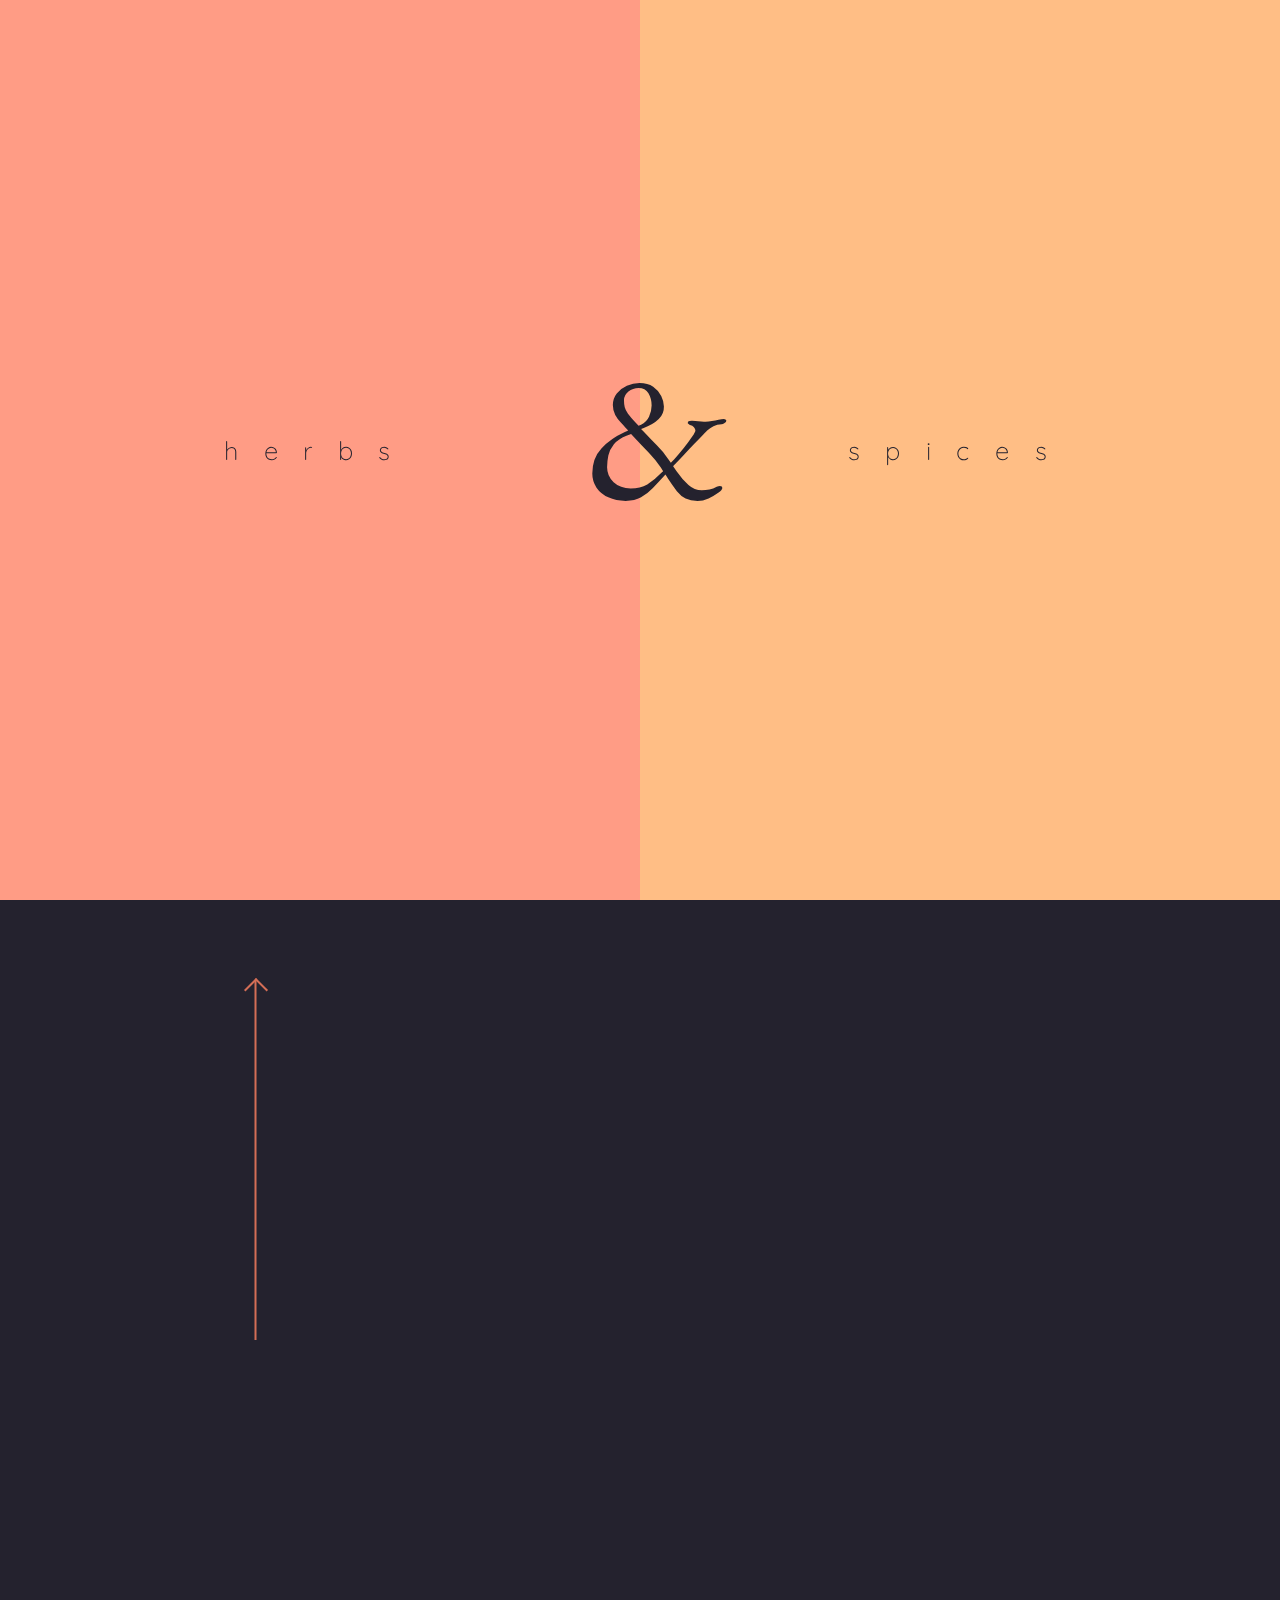
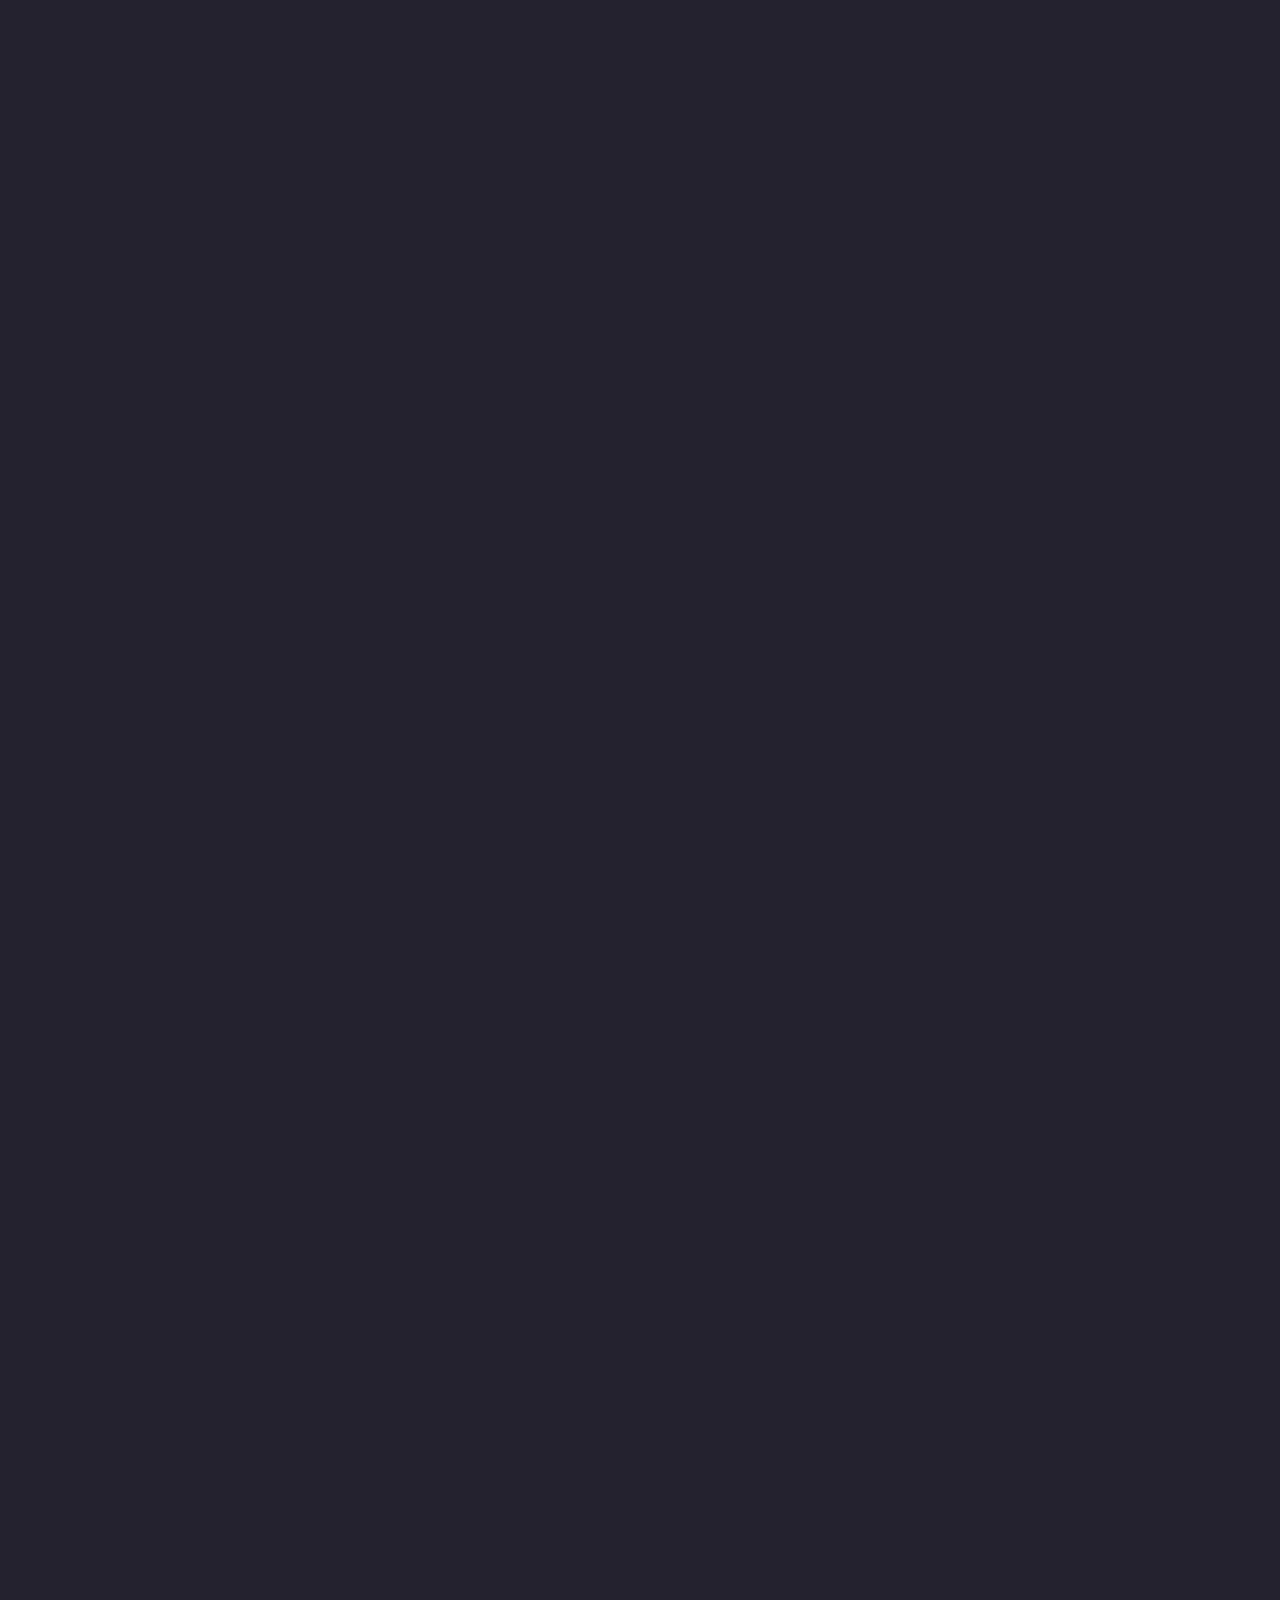
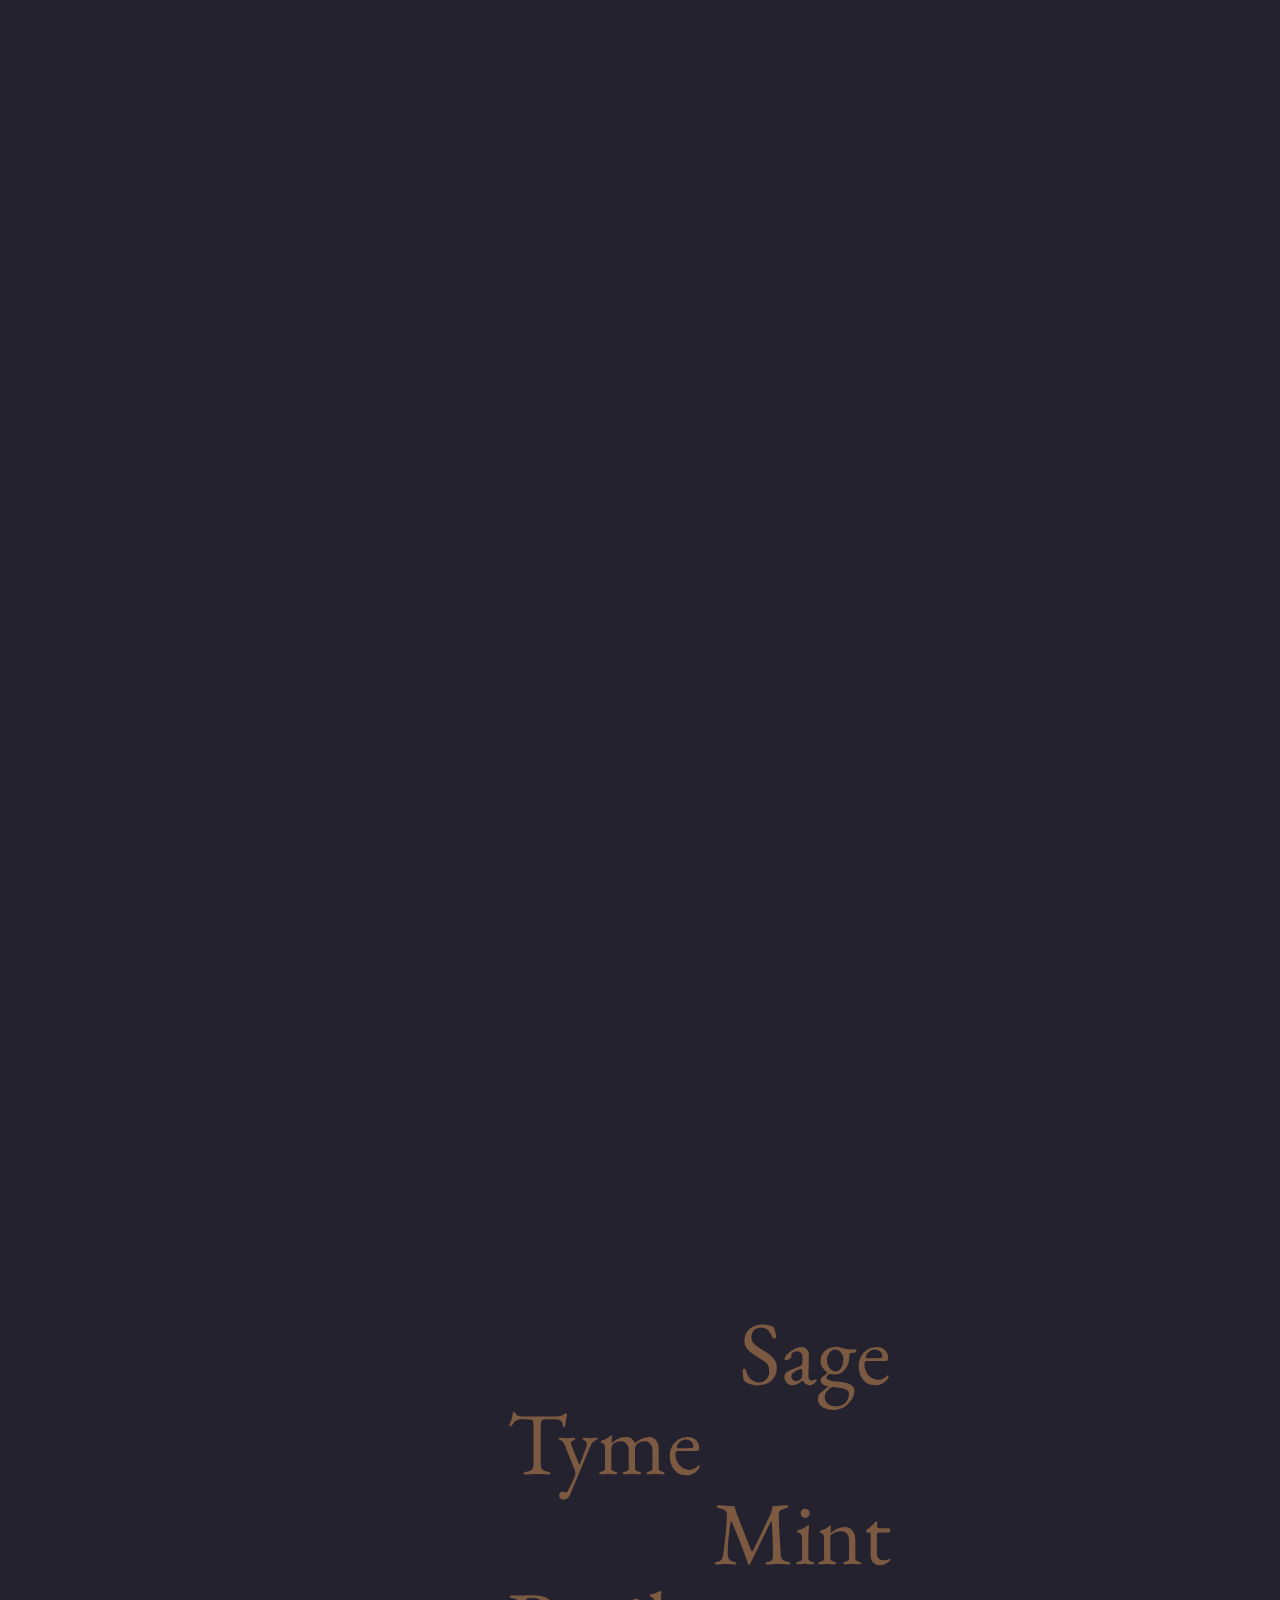
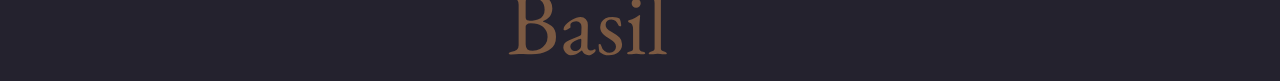
==== index.html @ 10032b52 "intial site upload" ====
<!DOCTYPE html>
<html lang="en">

<head>
    <title>H & S</title>
    <meta charset="utf-8">
    <meta http-equiv="X-UA-Compatible" content="IE=edge">
    <meta name="author" content="Riley Hoff">
    <meta name="description" content="Herbs and Spices design case study">
    <meta name="viewport" content="width=device-width, initial-scale=1">
    <link href="style.css" rel="stylesheet" type="text/css" media="screen" />
    <link href="https://fonts.googleapis.com/css?family=EB+Garamond|Quicksand:300&display=swap" rel="stylesheet">  
    <script src="script.js"></script>
    <!--[if lt IE 9]>
<script src="//html5shim.googlecode.com/sin/trunk/html5.js"></script>
<![endif]-->
</head>

<body id="index" class="">
    <div id="title">
    <a href="#" onmouseover="herbHoverOver()" onmouseout="herbHoverOut()" onclick="herbOpen()"><h1 id="herbs" >herbs</h1></a>
    <a href="#" onclick="infoExit()"><h1 id="and">&</h1></a>
    <a href="#" onmouseover="spiceHoverOver()" onmouseout="spiceHoverOut()" onclick="spiceOpen()"><h1 id="spices" >spices</h1></a>
    </div>

    <div id="herbBg" ></div>
    <div id="spiceBg"  ></div>
    
    <div id="upArrow" class="upArrow">
        <div class="head"></div>
        <div class="line"></div>
    </div>
    <div id="downArrow" class="downArrow">
            <div class="line"></div>
            <div class="head"></div>
        </div>


    <article id="herbs">
        <div class="item"><p>Sage</p></div>
        <div class="item"><p>Tyme</p></div>
        <div class="item"><p>Mint</p></div>
        <div class="item"><p>Basil</p></div>
    </article>
    <article id="spice">
        <div class="item"><p>Tumeric</p></div>
        <div class="item"><p>Cumin</p></div>
        <div class="item"><p>Paprika</p></div>
        <div class="item"><p>Nutmeg</p></div>
    </article>
</body>
</html>
---- style.css ----
/* 
Herbs and Spices case study
Created by: Riley Hoff
*/
body{
    background-color: #24222E;
    font-family: 'EB Garamond', serif;
    overflow-y: hidden;
}
article#herbs{
    position: relative;
    top: 500vh;
    margin: 0 39vw;
}
article#spice{
    position: relative;
    top: -500vh;
    margin: 0 34vw;
}

/*title*/
h1{
    font-family: 'Quicksand', sans-serif;
    font-weight: 300;
    letter-spacing: 2vw;
    font-size: 2vw;
    display: inline-block;
    margin: 0;
    color: #24222E;
    }
div#title{
    position: fixed;
    width: 100%;
    top: 50%;
    left: 0;
    height: 400px;
    margin-top: -200px;
    line-height: 400px;
    text-align: center;
}
h1#herbs{
    float: left;
    width: 50%;
    
}
h1#spices{
    float: right;
    width: 50%;
}
h1#and{
    font-family: 'EB Garamond', serif;
    position: fixed;
    text-align: center;
    left: 50%;
    width: 300px;
    margin-left: -120px;
    font-size: 15vw;
    line-height: 360px;
    z-index:500;
    transition: all .5s ;
}
a{
    color: #24222E;
}

/*backgrounds*/
div#herbBg{
    height: 100vh;
    width: 50vw;
    position: fixed;
    top: 0;
    left: 0;
    background-color: #FF9C85;
    z-index: -500;
    transition: all 1s ease-in-out;
    animation: 1s ease-in-out 0s 1 slideUp;
}
div#spiceBg{
    height: 100vh;
    width: 50vw;
    position: fixed;
    top: 0;
    right: 0;
    background-color: #FFBE85;
    z-index: -500;
    transition: all 1s ease-in-out;
    animation: 1s ease-in-out 0s 1 slideDown;
}
/* both info pages */
.item {
    width: 30vw;
    height: 10vh;
    margin: 0;
}
body.herbs .item{
    width: 20vw;
}
.item img{
    max-height: 20vh;
    max-width: 30vw;
    padding: 10vh 0;
    float: right; 
}
article p{
    font-size: 7vw;
    color: #7c5a42;
    margin: 0;
    padding: 0;
    line-height: 10vh;
    width: 100%;
}
body.spice article p{
    color: #b15f4e;
}
div.item:nth-child(odd) {
    text-align: right;
}
.item p:hover{
    color: #59393a;
    transition: all .1s 0s;
    cursor: pointer;
}
body.herbs .item p:hover{
    color: #59443a;
}
/* spices */
h1#spices.sMain{
    display: block;
    position: fixed;
    top: 0;
    left: 0;
    height: auto;
    width: auto;
    line-height: normal;
}
h1.sMain{
    display: none;
}

div.upArrow{
    position: fixed;
    bottom: -50vh;
    left: 20%;
    width: 25px; 
    margin-left: -12.5px;   
    }
div.upArrow.hover {
    transform: translateY(-80vh);
    transition: all 1s;
}
div.downArrow.hover {
    transform: translateY(80vh);
    transition: all 1s;
}
div.downArrow{
    position: fixed;
    top: -50vh;
    right: 20%;
    width: 25px;
    margin-right: -12.5px;
    padding-bottom: 15px;
}
.head{
    height: 15px;
    width: 15px;
    border-top: solid #D46E56 2px;  
    border-left: solid #D46E56 2px;
    transform: rotate(45deg);
    transform-origin: 0 100%;
}
.line{
    height: 40vh;
    width: 0;
    border-right: solid #D46E56 2px;
    transform: translate(10.5px,-10px);
}
div.downArrow .head{
    border-bottom: solid #D49156 2px;  
    border-right: solid #D49156 2px;
    border-top: none;
    border-left: none; 
}
div.downArrow .line{
    border-color: #D49156;
    transform: translate(10.5px,27px);
    transition: all 1s;
}
/* herbs */
body.herbs .upArrow, body.info .downArrow {
    transform: translateY(-200vh);
}
body.herbs {
    background-color: #D46E56;
}
body.herbs article#spice{
    display: none;
}
body.herbs div#spiceBg, body.herbs h1#spices{
    transition: all 1s .5s;
    transform: translateX(50vw);
}
body.herbs h1#herbs{
    transition: all 1.5s 1s cubic-bezier(0.075, 0.82, 0.165, 1);
    transform: translateY(-40vh);
    letter-spacing: 4vw;
}
body.herbs h1#and {
    transition: all 1.5s 1s cubic-bezier(0.075, 0.82, 0.165, 1);
    left: 98vw;
    opacity: .2;
}
body.herbs h1#and:hover{
    transition: .3s 0s;
    opacity: 1;
    left: 94vw;
}
body.herbs article#herbs{
    width: 30vw;
    display: block;
    top: 30vh;
    transition: all 1s 2s;
}

/* spice */
body.spice {
    background-color: #D49156;
}
body.spice article#herbs{
    display: none;
}
body.spice div#herbBg, body.spice h1#herbs{
    transition: all 1s .5s;
    transform: translateX(-50vw);
}
body.spice .upArrow, body.info .downArrow {
    transform: translateY(200vh);
}
body.spice h1#spices{
    transition: all 1.5s 1s cubic-bezier(0.075, 0.82, 0.165, 1);
    transform: translateY(-40vh);
    letter-spacing: 4vw;
}
body.spice h1#and {
    transition: all 1.5s 1s cubic-bezier(0.075, 0.82, 0.165, 1);
    left: 0;
    opacity: .2;
}
body.spice h1#and:hover{
    transition: .3s 0s;
    opacity: 1;
    left: 2vw;
}
body.spice article#spice{
    width: 30vw;
    display: block;
    top: 30vh;
    transition: all 1s 2s;
}




/* animations */

@keyframes slideUp {
    0% {
        transform: translateY(-100vh);
    }
    100%{
        transform: translateY(0);
    }
}
@keyframes slideDown {
    0% {
        transform: translateY(200vh);
    }
    100%{
        transform: translateY(0);
    }
}
@keyframes fadeIn {
    from { opacity: 0; }
    to { opacity: 1; }
}
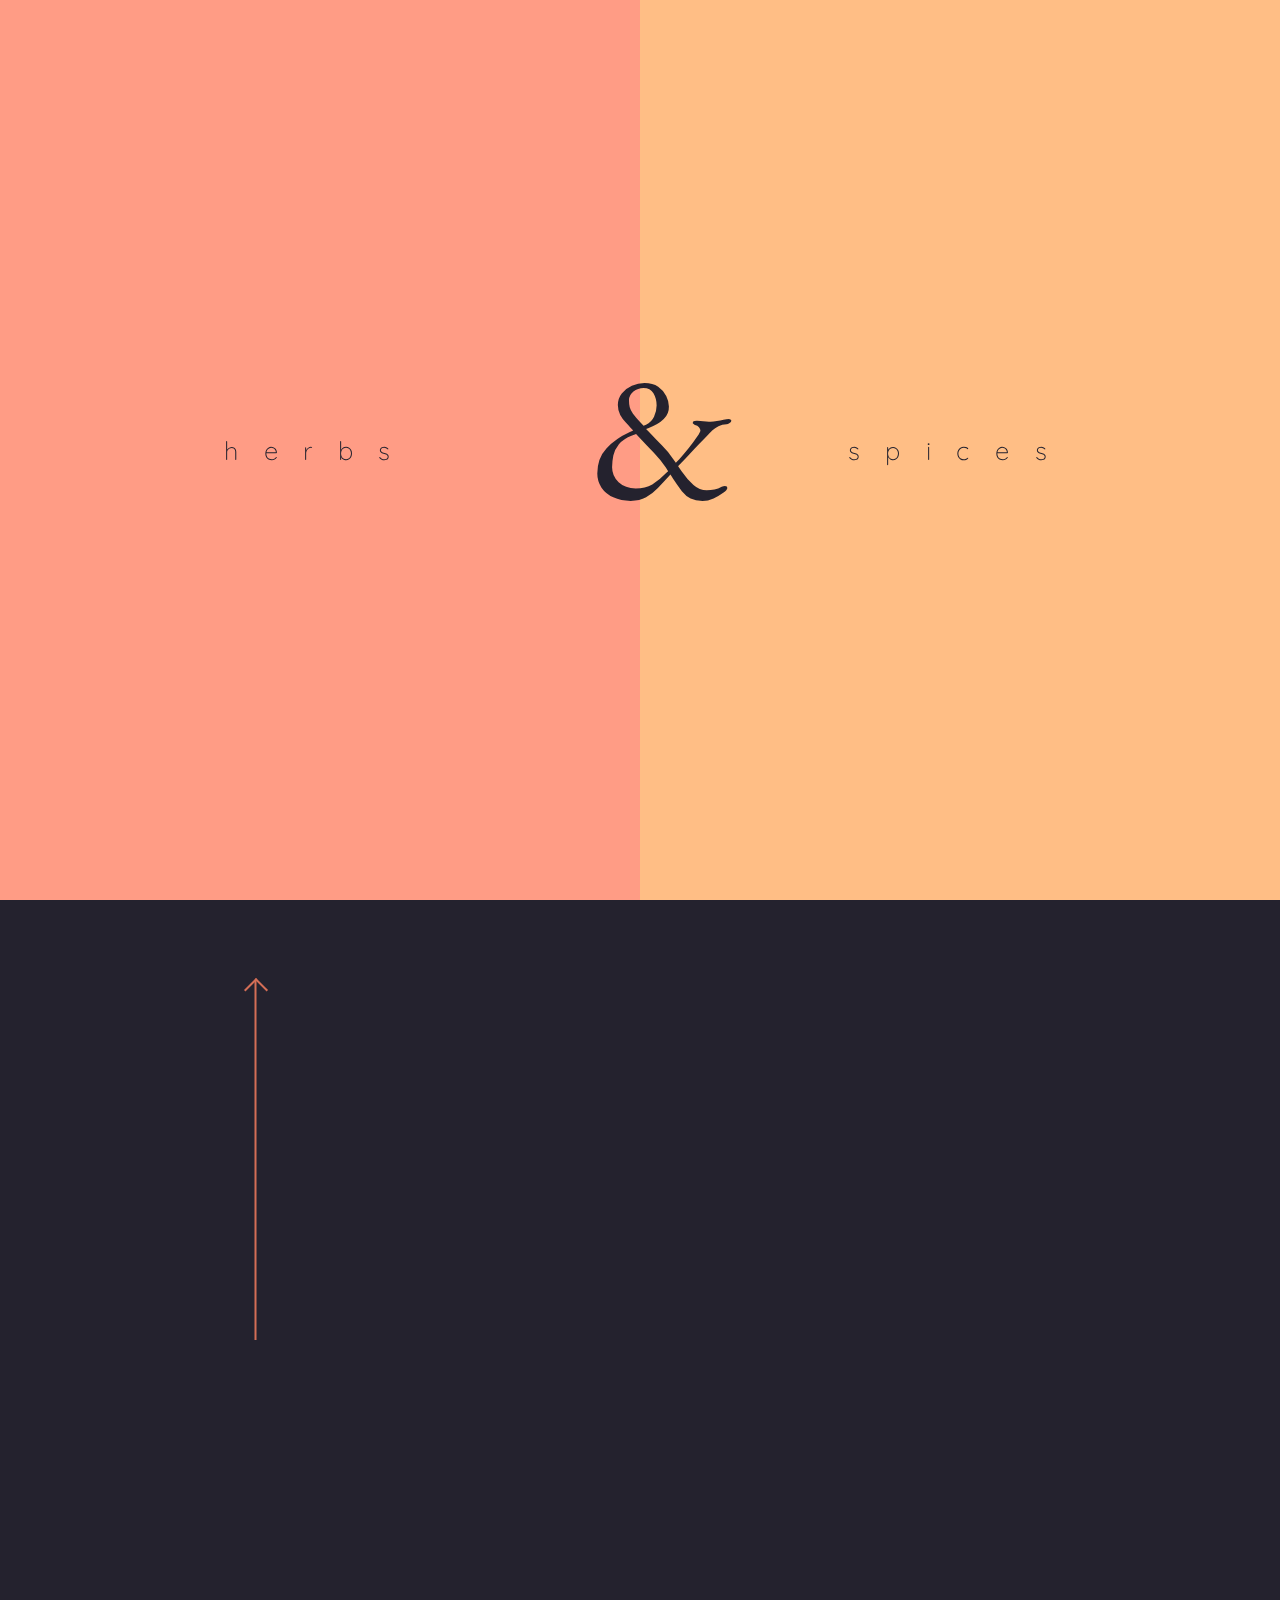
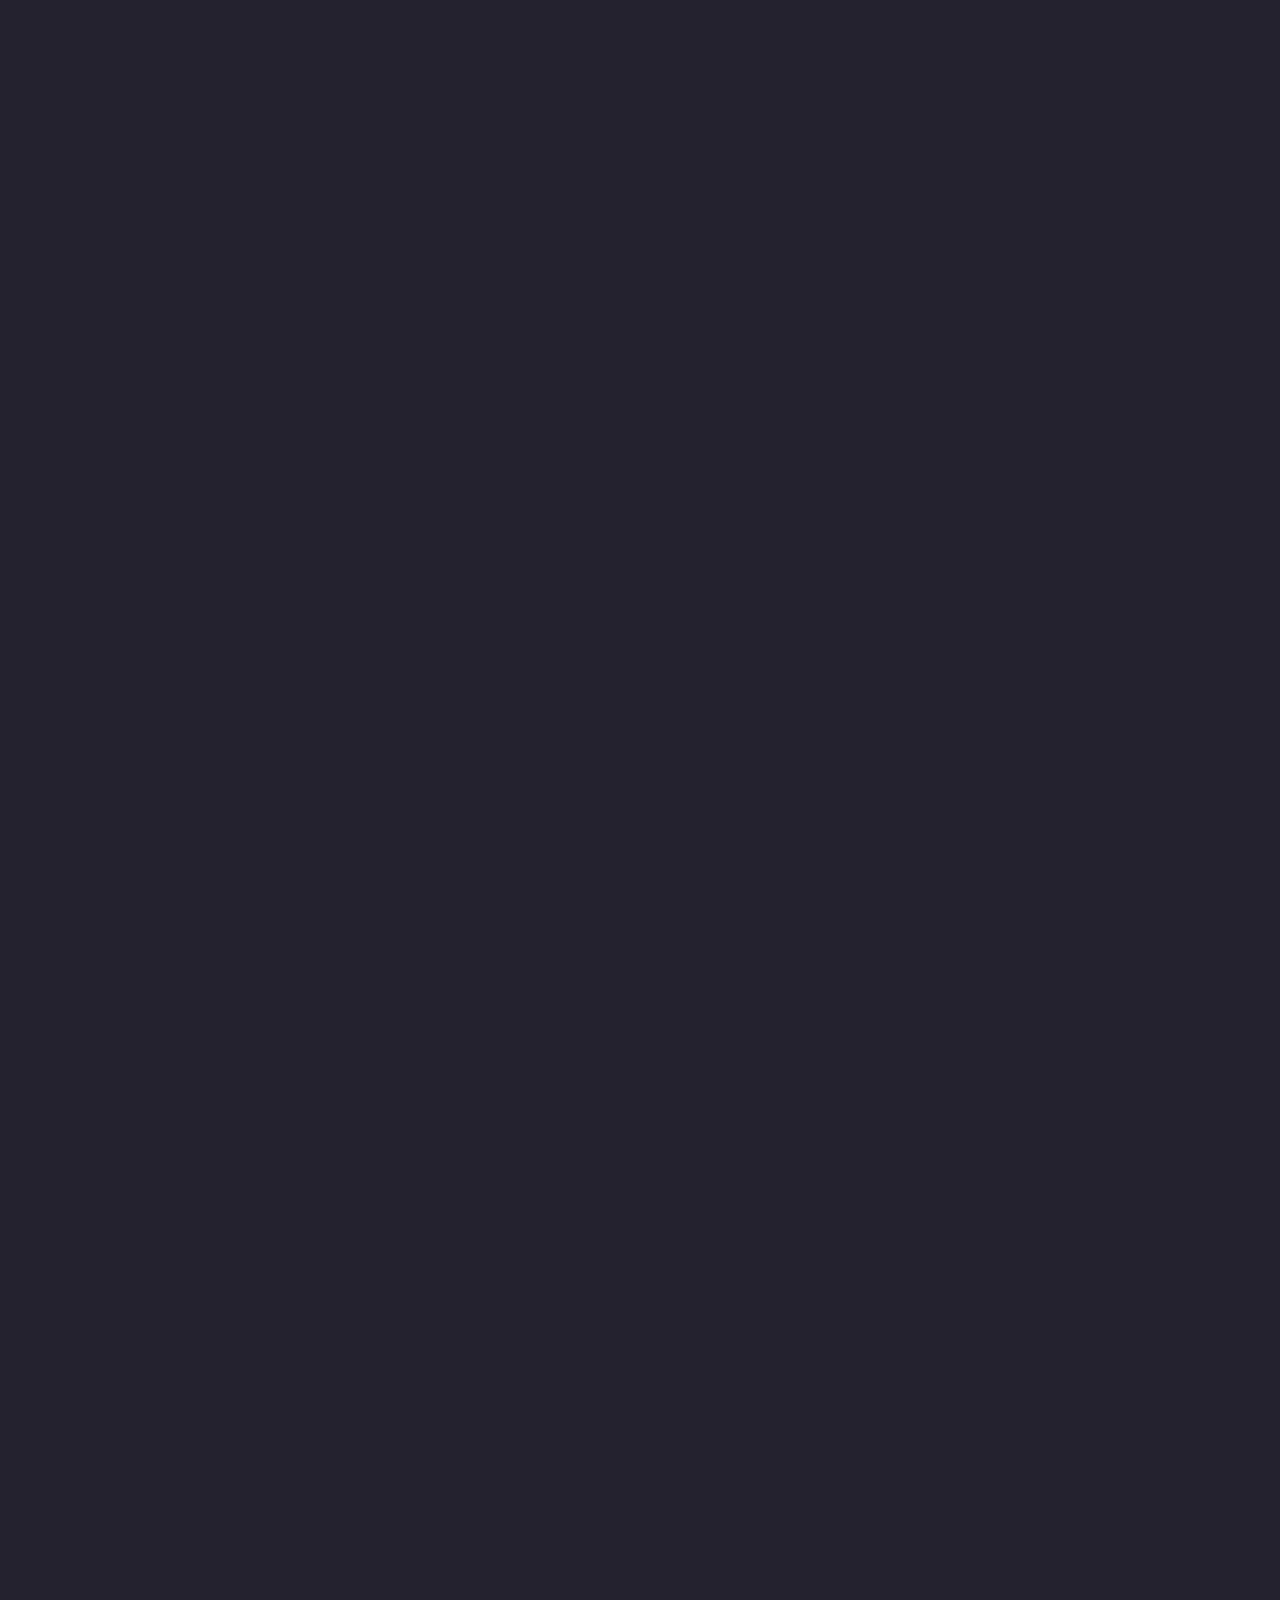
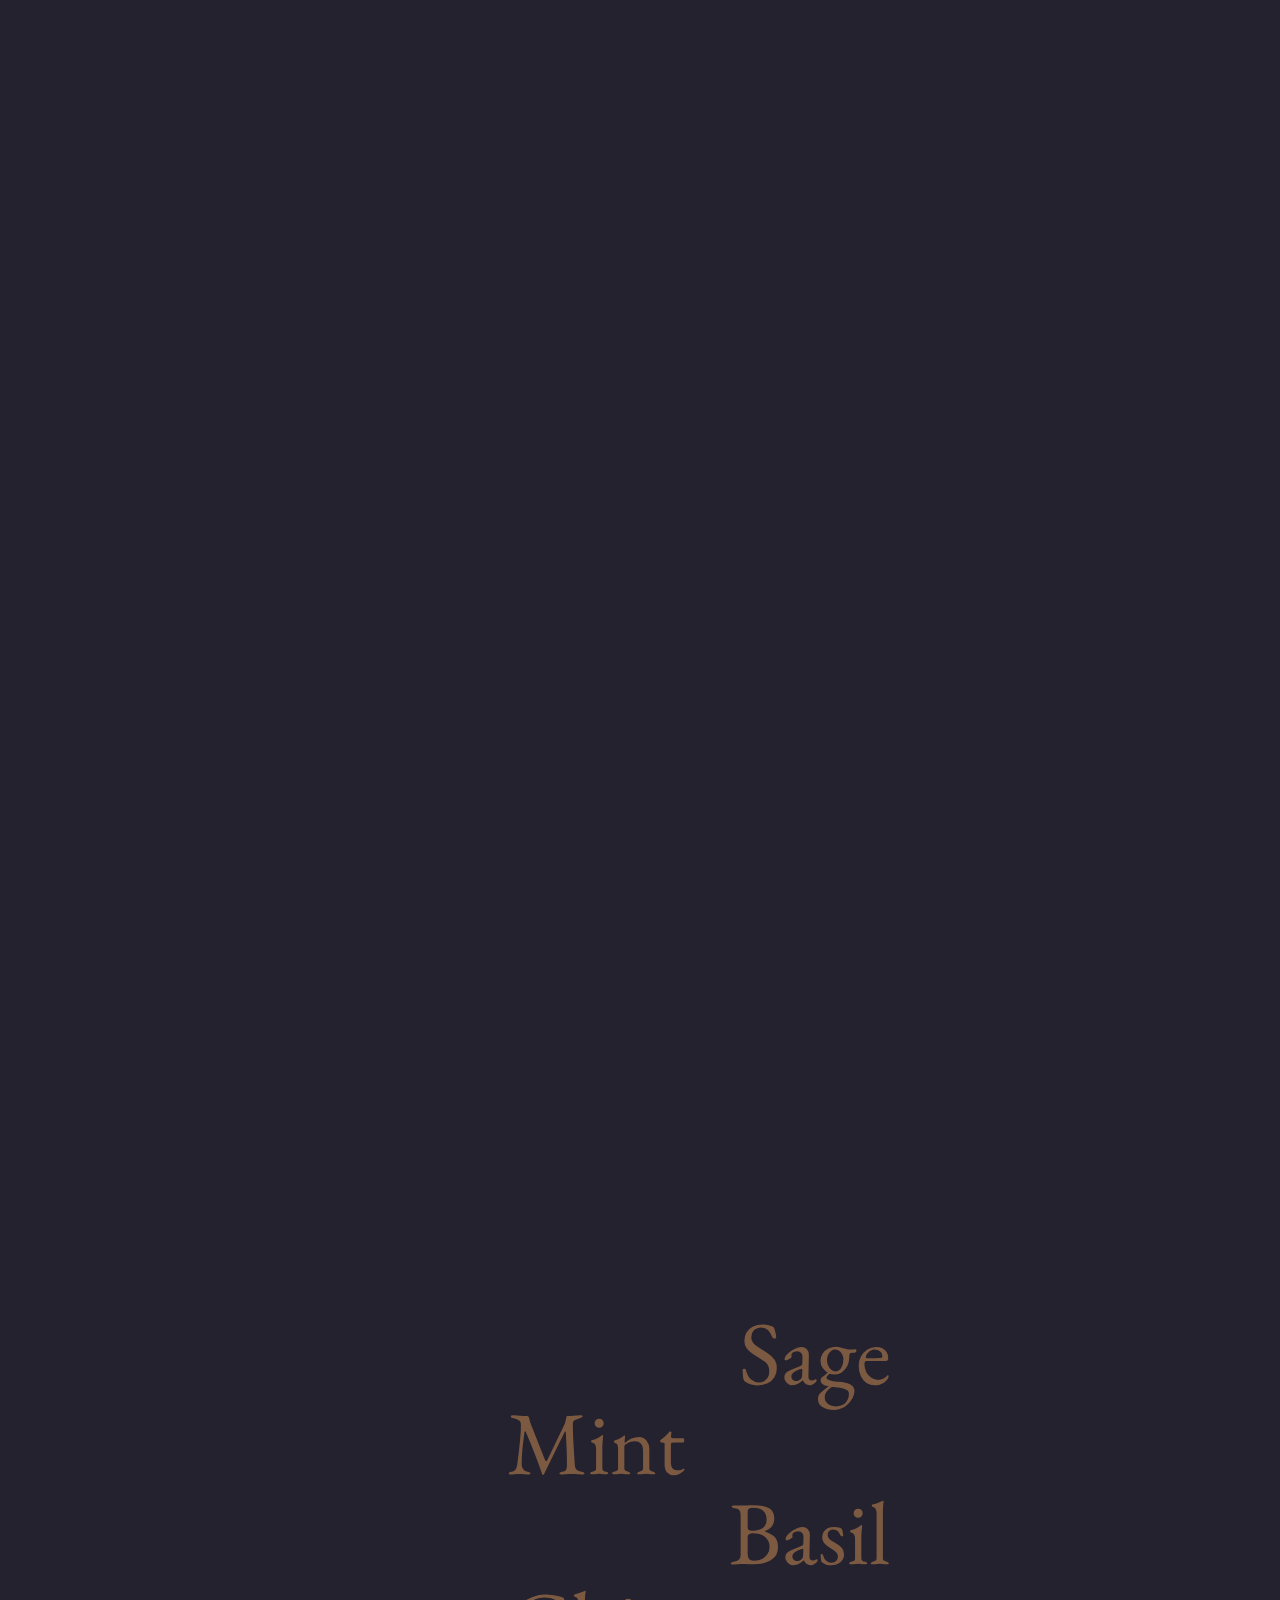
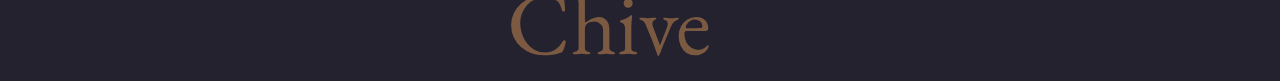
==== commit 3d5da22e: "add description pages" ====
--- a/index.html
+++ b/index.html
@@ -1,6 +1,6 @@
 <!DOCTYPE html>
 <html lang="en">
-
+    
 <head>
     <title>H & S</title>
     <meta charset="utf-8">
@@ -35,18 +35,23 @@
             <div class="head"></div>
         </div>
 
-
-    <article id="herbs">
-        <div class="item"><p>Sage</p></div>
-        <div class="item"><p>Tyme</p></div>
-        <div class="item"><p>Mint</p></div>
-        <div class="item"><p>Basil</p></div>
+    <article class="herbs">
+        <div class="item"><p onclick="showDesc(this)">Sage</p></div>
+        <div class="item"><p onclick="showDesc(this)">Mint</p></div>
+        <div class="item"><p onclick="showDesc(this)">Basil</p></div>
+        <div class="item"><p onclick="showDesc(this)">Chive</p></div>
     </article>
-    <article id="spice">
-        <div class="item"><p>Tumeric</p></div>
-        <div class="item"><p>Cumin</p></div>
-        <div class="item"><p>Paprika</p></div>
-        <div class="item"><p>Nutmeg</p></div>
+    <article class="spice">
+        <div class="item"><p onclick="showDesc(this)">Turmeric</p></div>
+        <div class="item"><p onclick="showDesc(this)">Cumin</p></div>
+        <div class="item"><p onclick="showDesc(this)">Paprika</p></div>
+        <div class="item"><p onclick="showDesc(this)">Nutmeg</p></div>
     </article>
-</body>
+    <div id="descFull">
+        <h2 id="descTitle"></h2>
+        <p id="desc"></p>
+    </div>
+    <div id="down" class="btn" onclick="getNextDesc()"></div>
+    <div id="up" class="btn" onclick="getPrevDesc()"></div>
+   </body>
 </html>--- a/style.css
+++ b/style.css
@@ -5,25 +5,25 @@
 body{
     background-color: #24222E;
     font-family: 'EB Garamond', serif;
-    overflow-y: hidden;
-}
-article#herbs{
+    overflow: hidden;
+}
+article.herbs{
     position: relative;
     top: 500vh;
     margin: 0 39vw;
 }
-article#spice{
+article.spice{
     position: relative;
     top: -500vh;
     margin: 0 34vw;
 }
 
-/*title*/
+/* title screen */
 h1{
     font-family: 'Quicksand', sans-serif;
     font-weight: 300;
     letter-spacing: 2vw;
-    font-size: 2vw;
+    font-size: 16pt;
     display: inline-block;
     margin: 0;
     color: #24222E;
@@ -31,7 +31,7 @@
 div#title{
     position: fixed;
     width: 100%;
-    top: 50%;
+    top: 47%;
     left: 0;
     height: 400px;
     margin-top: -200px;
@@ -52,18 +52,16 @@
     position: fixed;
     text-align: center;
     left: 50%;
-    width: 300px;
-    margin-left: -120px;
+    width: 100px;
+    margin-left: -50px;
     font-size: 15vw;
-    line-height: 360px;
+    line-height: 390px;
     z-index:500;
     transition: all .5s ;
 }
 a{
     color: #24222E;
 }
-
-/*backgrounds*/
 div#herbBg{
     height: 100vh;
     width: 50vw;
@@ -86,57 +84,7 @@
     transition: all 1s ease-in-out;
     animation: 1s ease-in-out 0s 1 slideDown;
 }
-/* both info pages */
-.item {
-    width: 30vw;
-    height: 10vh;
-    margin: 0;
-}
-body.herbs .item{
-    width: 20vw;
-}
-.item img{
-    max-height: 20vh;
-    max-width: 30vw;
-    padding: 10vh 0;
-    float: right; 
-}
-article p{
-    font-size: 7vw;
-    color: #7c5a42;
-    margin: 0;
-    padding: 0;
-    line-height: 10vh;
-    width: 100%;
-}
-body.spice article p{
-    color: #b15f4e;
-}
-div.item:nth-child(odd) {
-    text-align: right;
-}
-.item p:hover{
-    color: #59393a;
-    transition: all .1s 0s;
-    cursor: pointer;
-}
-body.herbs .item p:hover{
-    color: #59443a;
-}
-/* spices */
-h1#spices.sMain{
-    display: block;
-    position: fixed;
-    top: 0;
-    left: 0;
-    height: auto;
-    width: auto;
-    line-height: normal;
-}
-h1.sMain{
-    display: none;
-}
-
+/*ccs arrows for title page */
 div.upArrow{
     position: fixed;
     bottom: -50vh;
@@ -146,11 +94,11 @@
     }
 div.upArrow.hover {
     transform: translateY(-80vh);
-    transition: all 1s;
+    transition: all 2s;
 }
 div.downArrow.hover {
     transform: translateY(80vh);
-    transition: all 1s;
+    transition: all 2s;
 }
 div.downArrow{
     position: fixed;
@@ -185,14 +133,46 @@
     transform: translate(10.5px,27px);
     transition: all 1s;
 }
-/* herbs */
+
+/* info pages */
+.item {
+    width: 60vw;
+    height: 10vh;
+    margin: 0 0 0 -10vw;
+}
+body.herbs .item{
+    width: 40vw;
+}
+article p{ 
+    font-size: 36pt;
+    color: #7c5a42; /* spice */
+    margin: 0;
+    padding: 0;
+    line-height: 36pt;
+    width: 100%;
+}
+body.spice article p{
+    color: #b15f4e;
+}
+div.item:nth-child(odd) {
+    text-align: right;
+}
+.item p:hover{
+    color: #59393a; /*spice*/
+    transition: all .1s 0s;
+    cursor: pointer;
+}
+/* herbs info page */
+body.herbs .item p:hover{
+    color: #59443a;
+}
 body.herbs .upArrow, body.info .downArrow {
     transform: translateY(-200vh);
 }
 body.herbs {
     background-color: #D46E56;
 }
-body.herbs article#spice{
+body.herbs article.spice{
     display: none;
 }
 body.herbs div#spiceBg, body.herbs h1#spices{
@@ -206,26 +186,21 @@
 }
 body.herbs h1#and {
     transition: all 1.5s 1s cubic-bezier(0.075, 0.82, 0.165, 1);
-    left: 98vw;
+    left: 95vw;
     opacity: .2;
 }
-body.herbs h1#and:hover{
-    transition: .3s 0s;
-    opacity: 1;
-    left: 94vw;
-}
-body.herbs article#herbs{
+body.herbs article.herbs{
     width: 30vw;
     display: block;
     top: 30vh;
     transition: all 1s 2s;
 }
 
-/* spice */
+/* spice info page */
 body.spice {
     background-color: #D49156;
 }
-body.spice article#herbs{
+body.spice article.herbs{
     display: none;
 }
 body.spice div#herbBg, body.spice h1#herbs{
@@ -242,23 +217,149 @@
 }
 body.spice h1#and {
     transition: all 1.5s 1s cubic-bezier(0.075, 0.82, 0.165, 1);
-    left: 0;
+    left: 10vw;
     opacity: .2;
 }
-body.spice h1#and:hover{
-    transition: .3s 0s;
-    opacity: 1;
-    left: 2vw;
-}
-body.spice article#spice{
+body.spice article.spice{
     width: 30vw;
     display: block;
     top: 30vh;
     transition: all 1s 2s;
 }
 
-
-
+/*  Description pages */
+#desc{
+    display: none;
+    position: fixed;
+    padding: 0;
+    margin: 0;
+    top: 35vh;
+    left: 20vw;
+    width: 60vw;
+    font-size: 14pt;
+}
+#descTitle{
+    display: none;
+    position: fixed;
+    margin: 0;
+    padding: 0;
+    left: 20vw;
+    width: 60vw;
+    text-align: center;
+    top: 25vh;
+    font-size: 24pt;
+    line-height: 4vw;
+}
+body.desc #desc{
+    display: block;
+    animation: fadeIn 1s 1.2s linear 1 backwards;
+}
+body.desc #descTitle{
+    display: block;
+    animation: fadeIn 1s 1s linear 1 backwards;
+}
+body.desc .upArrow{
+    display: none;
+}
+body.desc .downArrow{
+    display: none;
+}
+.btn{
+    position: fixed;
+    left: 50vw;
+    margin-left: -10px;
+    width: 20px;
+    height: 20px;
+    transform: rotate(45deg);
+    cursor: pointer;
+    display: none;
+    animation: fadeIn 1s 2s linear 1 backwards;
+}
+body.desc .btn{
+    display: block;
+}
+#up{
+    position: fixed;
+    top: 15vh;
+    border-top: 2px solid black;
+    border-left: 2px solid black;
+}
+#down{
+    top:85vh;
+    border-bottom: 2px solid black;
+    border-right: 2px solid black;
+}
+/* spice description */
+.spice.desc #spiceBg{
+    width: 100vw;
+}
+body.spice.desc h1#spices{
+    transform: translate(-50vw,-40vh);
+    transition: transform 1s ease-in-out;
+}
+.spice.desc .item{
+    transition: all 1s ease-in-out;
+    transition: height 1s 1s ease-in-out;
+    transform: translateX(-100vw);
+    text-align: right;
+    height: 5vh;
+}
+.item p::before{
+    content: "";
+    position: absolute;
+    display: block;
+    width: 7px;
+    border-radius: 50%;
+    font-size: 14pt;
+    top: 7vh;
+    left: 162vw;
+    height: 7px;
+    line-height: 5vh;
+    padding: 0;
+    text-align: center;
+    background-color: #d39f74;
+}
+.spice.desc p::before{
+    animation: fadeIn 1s 2s 1 backwards;
+}
+.item p:hover::before{
+    background-color: #7c5a42
+}
+.item p.active::before{
+    background-color: #59443a;
+}
+.spice.desc .btn{
+    border-color: #D49156 !important;
+}
+/* herb description */
+.herbs.desc #herbBg{
+    width: 100vw;
+}
+
+.herbs.desc .item{
+    transition: all 1s ease-in-out;
+    transition: height 1s 1s ease-in-out;
+    transform: translateX(-195vw);
+    text-align: right;
+    height: 5vh;
+}
+.herbs .item p::before{
+    left: 170vw;
+    line-height: 5vh;
+    background-color: #d38474;
+}
+.herbs.desc p::before{
+    animation: fadeIn 1s 2s 1 backwards;
+}
+.herbs .item p:hover::before{
+    background-color: #59393a;
+}
+.herbs .item p.active::before{
+    background-color: #59393a;
+}
+.herbs.desc .btn{
+    border-color: #b15f4e !important;
+}
 
 /* animations */
 
@@ -281,4 +382,90 @@
 @keyframes fadeIn {
     from { opacity: 0; }
     to { opacity: 1; }
+}
+
+/* desktop only */
+@media only screen and (min-width: 786px){
+
+        /*title*/
+    h1{
+        font-size: 2vw;
+        }
+    div#title{
+        top: 50%;
+    }
+    h1#and{
+        width: 100px;
+        margin-left: -50px;
+        line-height: 360px;
+    }
+    /* both info pages */
+    .item {
+        width: 30vw;
+        margin: 0;
+    }
+    body.herbs .item{
+        width: 20vw;
+    }
+    article p{
+        font-size: 7vw;
+        line-height: 10vh;
+    }
+    div.upArrow.hover {
+        transition: all 1s;
+    }
+    div.downArrow.hover {
+        transition: all 1s;
+
+    /*herbs*/
+    }body.herbs h1#and {
+        transition: all 1.5s 1s cubic-bezier(0.075, 0.82, 0.165, 1);
+        left: 98vw;
+        opacity: .2;
+    }
+    body.herbs h1#and:hover{
+        transition: .3s 0s;
+        opacity: 1;
+        left: 94vw;
+    }
+
+    /* spice */
+    body.spice h1#and {
+        transition: all 1.5s 1s cubic-bezier(0.075, 0.82, 0.165, 1);
+        left: 0;
+        opacity: .2;
+    }
+    body.spice h1#and:hover{
+        transition: .3s 0s;
+        opacity: 1;
+        left: 2vw;
+    }
+    /* description pages */
+    #desc{
+        top: 47vh;
+        font-size: 2vw;
+    }
+    #descTitle{
+        top: 35vh;
+        font-size: 4vw;
+    }
+
+    #up{
+        top: 20vh;
+    }
+    #down{
+        top:80vh;
+    }
+    .item p::before{
+        width: 10px;
+        top: 10vh;
+        left: 160vw;
+        height: 10px;
+
+    }
+    .herbs .item p::before{
+        left: 160vw;
+        line-height: 5vh;
+        background-color: #d38474;
+    }
 }